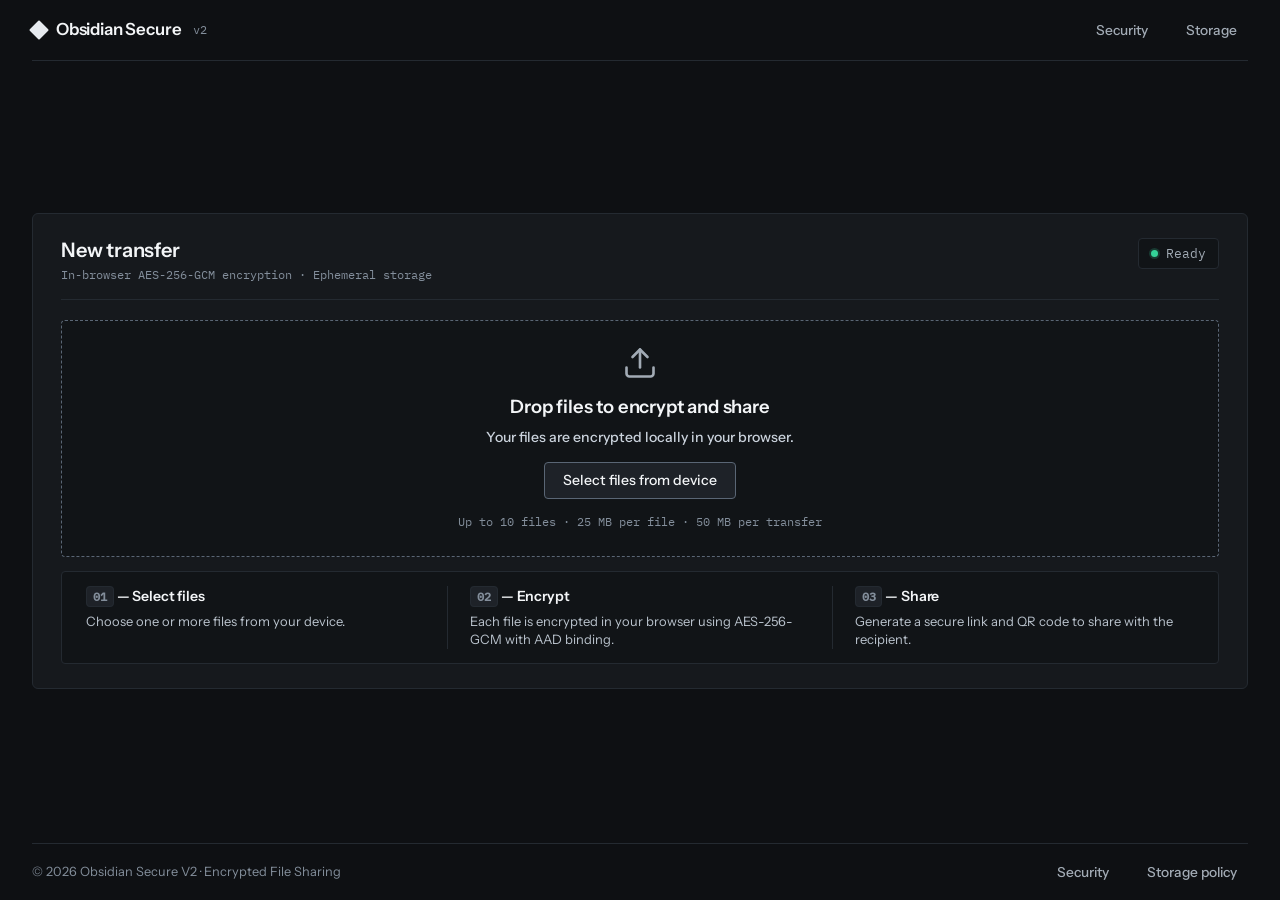
==== templates/index.html @ f23e6829 "Initial release: Obsidian Secure V2" ====
<!DOCTYPE html>
<html lang="en">
<head>
  <meta charset="UTF-8">
  <meta name="viewport" content="width=device-width, initial-scale=1.0">
  <title>Obsidian Secure V2 — Encrypted Ephemeral File Transfer</title>
  <meta name="description" content="Temporary encrypted multi-file sharing. Files are encrypted in your browser using AES-256-GCM before upload. Decryption keys remain in the URL fragment.">
  <link rel="stylesheet" href="/static/css/style.css">
</head>
<body>
  <div class="site-wrapper">
    <!-- Compact Header -->
    <header class="site-header" id="siteHeader">
      <a href="/" class="brand" aria-label="Obsidian Secure Homepage">
        <span class="brand-emblem" aria-hidden="true"></span>
        <span class="brand-text">Obsidian Secure</span>
        <span class="brand-version">v2</span>
      </a>
      <nav class="site-nav" aria-label="Quick Actions & Policy">
        <button type="button" id="headerSecurityBtn" class="nav-btn" aria-haspopup="dialog" aria-label="View security and encryption architecture">Security</button>
        <button type="button" id="headerStorageBtn" class="nav-btn" aria-haspopup="dialog" aria-label="View storage and ephemeral retention policy">Storage</button>
      </nav>
    </header>

    <!-- Main Transfer Workspace Console -->
    <main class="console-wrapper" id="mainConsoleWrapper">
      <section class="transfer-console" id="uploaderPanel" aria-labelledby="consoleTitle">
        <!-- Console Bar -->
        <div class="console-header">
          <div class="console-title-group">
            <h1 id="consoleTitle" class="console-title">New transfer</h1>
            <span class="console-subtitle">In-browser AES-256-GCM encryption · Ephemeral storage</span>
          </div>
          <div class="console-status">
            <span class="status-dot ready" id="statusDot" aria-hidden="true"></span>
            <span id="statusLabel">Ready</span>
          </div>
        </div>

        <!-- Diagnostic Error Banner -->
        <div id="errorBanner" class="diagnostic-banner danger hidden" role="alert" aria-live="assertive">
          <svg class="diagnostic-icon" width="16" height="16" viewBox="0 0 24 24" fill="none" stroke="currentColor" stroke-width="2" stroke-linecap="round" stroke-linejoin="round" aria-hidden="true"><circle cx="12" cy="12" r="10"></circle><line x1="12" y1="8" x2="12" y2="12"></line><line x1="12" y1="16" x2="12.01" y2="16"></line></svg>
          <span id="errorMessage"></span>
        </div>

        <!-- Interactive Upload Stage -->
        <div id="uploadStage">
          <!-- State A: Empty State (Upload Drop Zone + 3-Step Process Strip) -->
          <div id="emptyState" class="empty-state">
            <!-- Drop Zone Area -->
            <div class="drop-zone" id="dropZone" tabindex="0" role="button" aria-label="Drop files to encrypt and share, or press Enter to select files">
              <svg class="drop-icon" viewBox="0 0 24 24" fill="none" stroke="currentColor" stroke-linecap="round" stroke-linejoin="round" aria-hidden="true">
                <path d="M21 15v4a2 2 0 0 1-2 2H5a2 2 0 0 1-2-2v-4"></path>
                <polyline points="17 8 12 3 7 8"></polyline>
                <line x1="12" y1="3" x2="12" y2="15"></line>
              </svg>
              <h2 class="drop-heading">Drop files to encrypt and share</h2>
              <p class="drop-instruction">Your files are encrypted locally in your browser.</p>
              <button type="button" id="selectFilesBtn" class="btn btn-secondary">Select files from device</button>
              <input type="file" id="fileInput" multiple class="hidden" aria-hidden="true">
              <div class="drop-limits">Up to 10 files · 25 MB per file · 50 MB per transfer</div>
            </div>

            <!-- Compact 3-Step Process Strip -->
            <div class="process-strip" id="processStrip" aria-label="Transfer process overview">
              <div class="process-step">
                <div class="process-step-header">
                  <span class="process-step-title"><span class="process-step-num">01</span> — Select files</span>
                </div>
                <p class="process-step-desc">Choose one or more files from your device.</p>
              </div>
              <div class="process-step-divider" aria-hidden="true"></div>
              <div class="process-step">
                <div class="process-step-header">
                  <span class="process-step-title"><span class="process-step-num">02</span> — Encrypt</span>
                </div>
                <p class="process-step-desc">Each file is encrypted in your browser using AES-256-GCM with AAD binding.</p>
              </div>
              <div class="process-step-divider" aria-hidden="true"></div>
              <div class="process-step">
                <div class="process-step-header">
                  <span class="process-step-title"><span class="process-step-num">03</span> — Share</span>
                </div>
                <p class="process-step-desc">Generate a secure link and QR code to share with the recipient.</p>
              </div>
            </div>
          </div>

          <!-- State B: Staged Files Manifest -->
          <div id="fileListSection" class="hidden">
            <!-- Compact Persistent Drop Zone (allows adding files after selection) -->
            <div class="drop-zone-compact" id="compactDropZone" tabindex="0" role="button" aria-label="Drop additional files to encrypt">
              <svg class="drop-icon-compact" viewBox="0 0 24 24" fill="none" stroke="currentColor" stroke-width="2" stroke-linecap="round" stroke-linejoin="round" aria-hidden="true">
                <path d="M21 15v4a2 2 0 0 1-2 2H5a2 2 0 0 1-2-2v-4"></path>
                <polyline points="17 8 12 3 7 8"></polyline>
                <line x1="12" y1="3" x2="12" y2="15"></line>
              </svg>
              <span>Drop more files to add to collection, or <span class="drop-browse-link">browse</span></span>
            </div>

            <div class="file-list-container" id="fileList" role="list" aria-label="Staged files to encrypt"></div>

            <div class="manifest-summary">
              <div class="summary-meta">
                <span id="fileSummary">0 files · 0 Bytes</span>
                <span class="summary-limit-label">Limits: 10 files · 50 MB per transfer</span>
              </div>
              <div class="summary-actions">
                <button type="button" id="addMoreBtn" class="btn btn-secondary btn-sm">Add files</button>
                <button type="button" id="clearAllBtn" class="btn btn-danger btn-sm">Clear all</button>
              </div>
            </div>

            <div class="primary-action-wrap">
              <button type="button" id="encryptUploadBtn" class="btn btn-primary btn-lg">
                <svg width="16" height="16" viewBox="0 0 24 24" fill="none" stroke="currentColor" stroke-width="2" stroke-linecap="round" stroke-linejoin="round" aria-hidden="true"><rect x="3" y="11" width="18" height="11" rx="2" ry="2"></rect><path d="M7 11V7a5 5 0 0 1 10 0v4"></path></svg>
                Encrypt and create link
              </button>
            </div>
          </div>

          <!-- State C: Encryption & Upload Progress Panel -->
          <div id="progressSection" class="progress-panel hidden" role="region" aria-live="polite">
            <div class="progress-header">
              <span class="progress-stage" id="progressText">Preparing...</span>
              <span id="progressPercent" class="progress-percent">0%</span>
            </div>
            <div class="progress-track">
              <div class="progress-bar" id="progressBar"></div>
            </div>
            <div class="progress-detail" id="progressDetail"></div>
          </div>
        </div>

        <!-- State D: Transfer Ready View -->
        <div id="successSection" class="transfer-ready-layout hidden">
          <div class="notice-box subtle">
            <strong>Transfer ready:</strong> Files encrypted in your browser using AES-256-GCM. The server holds only opaque ciphertext. Decryption keys are stored exclusively in the URL fragment.
          </div>

          <div class="transfer-ready-grid">
            <!-- Left Side: Share Link & Sharing Controls -->
            <div class="transfer-link-col">
              <div class="share-link-group">
                <label for="shareUrlInput" class="share-link-label">Shareable link (includes decryption keys in fragment #)</label>
                <div class="share-link-input-row">
                  <input type="text" id="shareUrlInput" class="share-link-input" readonly spellcheck="false" aria-label="Shareable transfer URL with decryption keys">
                  <button type="button" id="copyLinkBtn" class="btn btn-primary">
                    <svg width="15" height="15" viewBox="0 0 24 24" fill="none" stroke="currentColor" stroke-width="2" stroke-linecap="round" stroke-linejoin="round" aria-hidden="true"><rect x="9" y="9" width="13" height="13" rx="2" ry="2"></rect><path d="M5 15H4a2 2 0 0 1-2-2V4a2 2 0 0 1 2-2h9a2 2 0 0 1 2 2v1"></path></svg>
                    Copy link
                  </button>
                </div>
              </div>

              <div class="link-sharing-actions">
                <button type="button" id="shareNativeBtn" class="btn btn-secondary btn-sm hidden">
                  <svg width="14" height="14" viewBox="0 0 24 24" fill="none" stroke="currentColor" stroke-width="2" stroke-linecap="round" stroke-linejoin="round" aria-hidden="true"><circle cx="18" cy="5" r="3"></circle><circle cx="6" cy="12" r="3"></circle><circle cx="18" cy="19" r="3"></circle><line x1="8.59" y1="13.51" x2="15.42" y2="17.49"></line><line x1="15.41" y1="6.51" x2="8.59" y2="10.49"></line></svg>
                  Share via device
                </button>
              </div>

              <!-- Factual Bearer Link Notice -->
              <div class="notice-box warning">
                <strong>Bearer link notice:</strong> Anyone with the complete link (including the # fragment) can decrypt these files. Files are stored temporarily on the server's ephemeral filesystem and may become unavailable after restart, redeployment or instance replacement. No retention guarantee is provided.
              </div>
            </div>

            <!-- Right Side: High-Contrast QR Code Card -->
            <div class="transfer-qr-col" id="qrSection">
              <div class="qr-card">
                <div class="qr-card-header">
                  <span class="qr-card-title">Direct Mobile Scan</span>
                  <button type="button" id="enlargeQrBtn" class="btn-enlarge-qr" aria-label="Enlarge QR code">
                    <svg width="13" height="13" viewBox="0 0 24 24" fill="none" stroke="currentColor" stroke-width="2" stroke-linecap="round" stroke-linejoin="round" aria-hidden="true"><polyline points="15 3 21 3 21 9"></polyline><polyline points="9 21 3 21 3 15"></polyline><line x1="21" y1="3" x2="14" y2="10"></line><line x1="3" y1="21" x2="10" y2="14"></line></svg>
                    <span>Enlarge QR</span>
                  </button>
                </div>
                
                <div class="qr-preview-wrapper">
                  <div class="qr-box interactive" id="qrContainer" role="button" tabindex="0" aria-label="Enlarge QR code"></div>
                </div>

                <p class="qr-instruction">Scan with camera to open and decrypt files directly on a secondary device.</p>

                <div class="qr-card-actions">
                  <button type="button" id="downloadQrBtn" class="btn btn-secondary btn-sm">
                    <svg width="14" height="14" viewBox="0 0 24 24" fill="none" stroke="currentColor" stroke-width="2" stroke-linecap="round" stroke-linejoin="round" aria-hidden="true"><path d="M21 15v4a2 2 0 0 1-2 2H5a2 2 0 0 1-2-2v-4"></path><polyline points="7 10 12 15 17 10"></polyline><line x1="12" y1="15" x2="12" y2="3"></line></svg>
                    Download QR (PNG)
                  </button>
                </div>
              </div>
            </div>
          </div>

          <!-- Bottom Actions -->
          <div class="transfer-actions-row">
            <button type="button" id="shareMoreBtn" class="btn btn-secondary">
              Start another transfer
            </button>
          </div>
        </div>
      </section>
    </main>

    <!-- Compact Footer -->
    <footer class="site-footer" id="siteFooter">
      <div class="footer-copy">© 2026 Obsidian Secure V2 · Encrypted File Sharing</div>
      <div class="footer-nav">
        <button type="button" id="footerSecurityBtn" class="footer-link-btn" aria-haspopup="dialog" aria-label="View security and encryption architecture">Security</button>
        <button type="button" id="footerStorageBtn" class="footer-link-btn" aria-haspopup="dialog" aria-label="View storage and ephemeral retention policy">Storage policy</button>
      </div>
    </footer>
  </div>

  <!-- Dialog 1: Enlarged QR Code Modal -->
  <dialog id="qrModal" class="qr-modal-dialog" aria-labelledby="qrModalTitle" aria-describedby="qrModalDesc">
    <div class="qr-modal-content">
      <div class="qr-modal-header">
        <div class="qr-modal-title-wrap">
          <h2 id="qrModalTitle" class="qr-modal-title">Scan QR code</h2>
          <p id="qrModalDesc" class="qr-modal-desc">Scan with another device to open the transfer.</p>
        </div>
        <button type="button" id="closeQrModalBtn" class="btn-modal-close" aria-label="Close dialog">
          <svg width="18" height="18" viewBox="0 0 24 24" fill="none" stroke="currentColor" stroke-width="2" stroke-linecap="round" stroke-linejoin="round" aria-hidden="true">
            <line x1="18" y1="6" x2="6" y2="18"></line>
            <line x1="6" y1="6" x2="18" y2="18"></line>
          </svg>
        </button>
      </div>

      <div class="qr-modal-body">
        <div class="qr-modal-display">
          <div class="qr-modal-box" id="modalQrContainer" aria-label="Enlarged QR code"></div>
        </div>
      </div>

      <div class="qr-modal-footer">
        <button type="button" id="modalDownloadQrBtn" class="btn btn-secondary btn-sm">
          <svg width="14" height="14" viewBox="0 0 24 24" fill="none" stroke="currentColor" stroke-width="2" stroke-linecap="round" stroke-linejoin="round" aria-hidden="true"><path d="M21 15v4a2 2 0 0 1-2 2H5a2 2 0 0 1-2-2v-4"></path><polyline points="7 10 12 15 17 10"></polyline><line x1="12" y1="15" x2="12" y2="3"></line></svg>
          Download QR (PNG)
        </button>
        <button type="button" id="modalDismissBtn" class="btn btn-primary btn-sm">Done</button>
      </div>
    </div>
  </dialog>

  <!-- Dialog 2: Security & Architecture Modal -->
  <dialog id="securityModal" class="info-modal-dialog" aria-labelledby="securityModalTitle" aria-describedby="securityModalDesc">
    <div class="info-modal-content">
      <div class="info-modal-header">
        <div class="info-modal-title-wrap">
          <div class="info-modal-tag">Security & System Architecture</div>
          <h2 id="securityModalTitle" class="info-modal-title">Security & Cryptography</h2>
          <p id="securityModalDesc" class="info-modal-desc">Client-side encryption model, key transport and integrity verification.</p>
        </div>
        <button type="button" id="closeSecurityModalBtn" class="btn-modal-close" aria-label="Close dialog">
          <svg width="18" height="18" viewBox="0 0 24 24" fill="none" stroke="currentColor" stroke-width="2" stroke-linecap="round" stroke-linejoin="round" aria-hidden="true">
            <line x1="18" y1="6" x2="6" y2="18"></line>
            <line x1="6" y1="6" x2="18" y2="18"></line>
          </svg>
        </button>
      </div>

      <div class="info-modal-body">
        <div class="notice-box subtle" style="margin-bottom: 16px;">
          <strong>Core principle:</strong> Encryption keys are never uploaded to the server. They are carried in the share link's URL fragment and shared with the recipient.
        </div>

        <div class="tech-modal-grid">
          <div class="tech-spec-card">
            <h3 class="tech-col-title">
              <span class="tech-col-num">01</span>
              Browser Encryption
            </h3>
            <dl class="tech-data-list">
              <div class="tech-data-item">
                <dt class="tech-label">Cipher</dt>
                <dd class="tech-val">AES-256-GCM (256-bit key)</dd>
              </div>
              <div class="tech-data-item">
                <dt class="tech-label">Nonce</dt>
                <dd class="tech-val">Fresh 96-bit unique IV per file</dd>
              </div>
              <div class="tech-data-item">
                <dt class="tech-label">Integrity</dt>
                <dd class="tech-val">128-bit authentication tag + AAD</dd>
              </div>
              <div class="tech-data-item">
                <dt class="tech-label">AAD binding</dt>
                <dd class="tech-val">Share ID + File ID + Filename + Size</dd>
              </div>
            </dl>
            <p class="tech-desc">
              All encryption executes locally in-browser via the Web Crypto API. Cryptographic Additional Authenticated Data (AAD) prevents cross-file and cross-collection ciphertext substitution.
            </p>
          </div>

          <div class="tech-spec-card">
            <h3 class="tech-col-title">
              <span class="tech-col-num">02</span>
              Key Transport & Privacy
            </h3>
            <dl class="tech-data-list">
              <div class="tech-data-item">
                <dt class="tech-label">Key transport</dt>
                <dd class="tech-val">URL fragment (#) only</dd>
              </div>
              <div class="tech-data-item">
                <dt class="tech-label">Server visibility</dt>
                <dd class="tech-val">Opaque ciphertext only</dd>
              </div>
              <div class="tech-data-item">
                <dt class="tech-label">Plaintext</dt>
                <dd class="tech-val">Never uploaded or transmitted</dd>
              </div>
              <div class="tech-data-item">
                <dt class="tech-label">Protocol</dt>
                <dd class="tech-val">Version 1 (v1) schema</dd>
              </div>
            </dl>
            <p class="tech-desc">
              Browsers never transmit the URL fragment to the server in HTTP requests. Decryption keys are held in memory by the sender and recipient only.
            </p>
          </div>
        </div>
      </div>

      <div class="info-modal-footer">
        <button type="button" id="dismissSecurityModalBtn" class="btn btn-primary btn-sm">Close</button>
      </div>
    </div>
  </dialog>

  <!-- Dialog 3: Storage & Ephemeral Retention Modal -->
  <dialog id="storageModal" class="info-modal-dialog" aria-labelledby="storageModalTitle" aria-describedby="storageModalDesc">
    <div class="info-modal-content">
      <div class="info-modal-header">
        <div class="info-modal-title-wrap">
          <div class="info-modal-tag">Storage & Ephemeral Architecture</div>
          <h2 id="storageModalTitle" class="info-modal-title">Storage & Retention Policy</h2>
          <p id="storageModalDesc" class="info-modal-desc">Server persistence, transfer limits and ephemeral lifecycle.</p>
        </div>
        <button type="button" id="closeStorageModalBtn" class="btn-modal-close" aria-label="Close dialog">
          <svg width="18" height="18" viewBox="0 0 24 24" fill="none" stroke="currentColor" stroke-width="2" stroke-linecap="round" stroke-linejoin="round" aria-hidden="true">
            <line x1="18" y1="6" x2="6" y2="18"></line>
            <line x1="6" y1="6" x2="18" y2="18"></line>
          </svg>
        </button>
      </div>

      <div class="info-modal-body">
        <div class="notice-box warning" style="margin-bottom: 16px;">
          <strong>Ephemeral storage notice:</strong> Files are stored temporarily on the server's ephemeral filesystem and may become unavailable after restart, redeployment or instance replacement. No retention guarantee is provided.
        </div>

        <div class="tech-spec-card">
          <h3 class="tech-col-title">
            <span class="tech-col-num">01</span>
            Storage Parameters & Limits
          </h3>
          <dl class="tech-data-list">
            <div class="tech-data-item">
              <dt class="tech-label">Storage model</dt>
              <dd class="tech-val">Ephemeral server filesystem</dd>
            </div>
            <div class="tech-data-item">
              <dt class="tech-label">Retention</dt>
              <dd class="tech-val">Temporary (no persistence guarantee)</dd>
            </div>
            <div class="tech-data-item">
              <dt class="tech-label">File limits</dt>
              <dd class="tech-val">25 MB per file · 50 MB per transfer</dd>
            </div>
            <div class="tech-data-item">
              <dt class="tech-label">Collection cap</dt>
              <dd class="tech-val">Max 10 files per transfer</dd>
            </div>
          </dl>
          <p class="tech-desc">
            Recipients should download and decrypt files promptly. The server does not maintain long-term archival copies or backup snapshots of uploaded ciphertext collections.
          </p>
        </div>
      </div>

      <div class="info-modal-footer">
        <button type="button" id="dismissStorageModalBtn" class="btn btn-primary btn-sm">Close</button>
      </div>
    </div>
  </dialog>

  <!-- Scripts -->
  <script src="/static/vendor/qrcode.min.js"></script>
  <script src="/static/js/crypto.js"></script>
  <script src="/static/js/sender.js"></script>
</body>
</html>
---- static/css/style.css ----
/* ==========================================================================
   Obsidian Secure V2 — Technical Instrument Design System
   Visual Identity: Dark Volcanic Mineral + Swiss Precision Utility
   ========================================================================== */

/* --- Self-Hosted Web Fonts --- */
@font-face {
  font-family: 'Instrument Sans';
  font-style: normal;
  font-weight: 400;
  font-display: swap;
  src: url('/static/fonts/InstrumentSans-400.woff2') format('woff2');
}

@font-face {
  font-family: 'Instrument Sans';
  font-style: normal;
  font-weight: 500;
  font-display: swap;
  src: url('/static/fonts/InstrumentSans-500.woff2') format('woff2');
}

@font-face {
  font-family: 'Instrument Sans';
  font-style: normal;
  font-weight: 600;
  font-display: swap;
  src: url('/static/fonts/InstrumentSans-600.woff2') format('woff2');
}

@font-face {
  font-family: 'IBM Plex Mono';
  font-style: normal;
  font-weight: 400;
  font-display: swap;
  src: url('/static/fonts/IBMPlexMono-400.woff2') format('woff2');
}

@font-face {
  font-family: 'IBM Plex Mono';
  font-style: normal;
  font-weight: 500;
  font-display: swap;
  src: url('/static/fonts/IBMPlexMono-500.woff2') format('woff2');
}

/* --- Design Tokens --- */
:root {
  /* Canvas & Structural Surfaces */
  --color-bg: #0E1013;
  --color-surface: #16191D;
  --color-surface-raised: #1E2228;
  --color-surface-sunken: #111417;

  /* Structural Boundaries (WCAG 1.4.11 compliant >= 3:1) */
  --color-border-functional: #5A6675;
  --color-border-subtle: #242A31;
  --color-focus: #F3F5F7;

  /* Neutral Typography Ramp (WCAG 1.4.3 compliant) */
  --color-text-primary: #F3F5F7;
  --color-text-secondary: #A2ABB5;
  --color-text-muted: #838E9B;

  /* Primary Interactive Neutral */
  --color-action-bg: #E6EAEF;
  --color-action-text: #0E1013;
  --color-action-hover: #FFFFFF;

  /* Semantic Status Colors */
  --color-success: #34D399;
  --color-success-bg: #0B261A;
  --color-success-border: #1D543B;

  --color-warning: #FBBF24;
  --color-warning-bg: #2A210A;
  --color-warning-border: #634C15;

  --color-danger: #F87171;
  --color-danger-bg: #2B1212;
  --color-danger-border: #682323;

  /* Typography */
  --font-sans: 'Instrument Sans', -apple-system, BlinkMacSystemFont, 'Segoe UI', Roboto, sans-serif;
  --font-mono: 'IBM Plex Mono', SFMono-Regular, Menlo, Monaco, Consolas, monospace;

  /* Motion & Layout */
  --radius-sm: 4px;
  --radius-md: 6px;
  --transition-fast: 140ms ease-out;
  --max-content-w: 1340px;
  --gutter-w: 32px;
}

/* --- CSS Reset & Base --- */
*, *::before, *::after {
  box-sizing: border-box;
  margin: 0;
  padding: 0;
}

html {
  font-size: 16px;
  background-color: var(--color-bg);
  color: var(--color-text-primary);
  font-family: var(--font-sans);
  -webkit-font-smoothing: antialiased;
  -moz-osx-font-smoothing: grayscale;
  line-height: 1.5;
}

body {
  min-height: 100vh;
  display: flex;
  flex-direction: column;
}

.site-wrapper {
  max-width: var(--max-content-w);
  margin: 0 auto;
  padding: 0 var(--gutter-w);
  width: 100%;
  min-height: 100vh;
  display: flex;
  flex-direction: column;
  justify-content: space-between;
}

/* --- Focus & Accessibility --- */
:focus-visible {
  outline: 2px solid var(--color-focus);
  outline-offset: 2px;
}

.sr-only {
  position: absolute;
  width: 1px;
  height: 1px;
  padding: 0;
  margin: -1px;
  overflow: hidden;
  clip: rect(0, 0, 0, 0);
  white-space: nowrap;
  border: 0;
}

.hidden {
  display: none !important;
}

/* --- Navigation & Header --- */
.site-header {
  display: flex;
  align-items: center;
  justify-content: space-between;
  padding: 16px 0;
  border-bottom: 1px solid var(--color-border-subtle);
  flex-wrap: wrap;
  gap: 16px;
  width: 100%;
}

.brand {
  display: inline-flex;
  align-items: center;
  gap: 10px;
  text-decoration: none;
  color: var(--color-text-primary);
  font-weight: 600;
  font-size: 1.05rem;
  letter-spacing: -0.01em;
  flex-shrink: 0;
}

.brand-emblem {
  width: 14px;
  height: 14px;
  background-color: var(--color-action-bg);
  transform: rotate(45deg);
  border-radius: 1px;
  flex-shrink: 0;
}

.brand-text {
  white-space: nowrap;
}

.brand-version {
  font-family: var(--font-mono);
  font-size: 0.72rem;
  color: var(--color-text-muted);
  font-weight: 400;
  margin-left: 2px;
}

.site-nav {
  display: flex;
  gap: 16px;
  align-items: center;
}

.nav-link {
  font-size: 0.88rem;
  color: var(--color-text-secondary);
  text-decoration: none;
  transition: color var(--transition-fast);
  white-space: nowrap;
}

.nav-link:hover {
  color: var(--color-text-primary);
}

.nav-btn,
.footer-link-btn {
  background: transparent;
  border: 1px solid transparent;
  color: var(--color-text-secondary);
  font-family: var(--font-sans);
  font-size: 0.86rem;
  font-weight: 500;
  cursor: pointer;
  padding: 5px 10px;
  border-radius: var(--radius-sm);
  transition: color var(--transition-fast), background-color var(--transition-fast), border-color var(--transition-fast);
  white-space: nowrap;
}

.nav-btn:hover,
.footer-link-btn:hover {
  color: var(--color-text-primary);
  background-color: var(--color-surface-raised);
  border-color: var(--color-border-subtle);
}

.nav-btn:focus-visible,
.footer-link-btn:focus-visible {
  outline: 2px solid var(--color-focus);
  outline-offset: 2px;
  border-color: transparent;
  background-color: var(--color-surface-raised);
  color: var(--color-text-primary);
}

/* ==========================================================================
   Primary Instrument Console & Single-Screen Workspace
   ========================================================================== */
.console-wrapper {
  max-width: 100%;
  width: 100%;
  margin: 14px 0 16px 0;
  flex: 1;
  display: flex;
  flex-direction: column;
  justify-content: center;
}

/* Primary Instrument Console */
.transfer-console,
.workspace-main {
  background-color: var(--color-surface);
  border: 1px solid var(--color-border-subtle);
  border-radius: var(--radius-md);
  padding: 24px 28px;
  width: 100%;
}

.console-header {
  display: flex;
  align-items: flex-start;
  justify-content: space-between;
  padding-bottom: 16px;
  border-bottom: 1px solid var(--color-border-subtle);
  margin-bottom: 20px;
  gap: 16px;
}

.console-title-group {
  display: flex;
  flex-direction: column;
  gap: 3px;
}

.console-title {
  font-size: 1.25rem;
  font-weight: 600;
  letter-spacing: -0.01em;
  color: var(--color-text-primary);
  line-height: 1.2;
}

.console-subtitle {
  font-family: var(--font-mono);
  font-size: 0.78rem;
  color: var(--color-text-muted);
}

.console-status {
  display: flex;
  align-items: center;
  gap: 8px;
  font-family: var(--font-mono);
  font-size: 0.8rem;
  color: var(--color-text-secondary);
  background-color: var(--color-surface-sunken);
  padding: 5px 12px;
  border-radius: var(--radius-sm);
  border: 1px solid var(--color-border-subtle);
  flex-shrink: 0;
}

.status-dot {
  width: 7px;
  height: 7px;
  border-radius: 50%;
  background-color: var(--color-border-functional);
  flex-shrink: 0;
}

.status-dot.ready {
  background-color: var(--color-success);
  box-shadow: 0 0 0 2px rgba(52, 211, 153, 0.2);
}

.status-dot.active {
  background-color: var(--color-action-bg);
}

.status-dot.success {
  background-color: var(--color-success);
}

.status-dot.error {
  background-color: var(--color-danger);
}

/* --- Alerts & Diagnostics --- */
.diagnostic-banner {
  border-radius: var(--radius-sm);
  padding: 12px 16px;
  margin-bottom: 16px;
  font-size: 0.88rem;
  line-height: 1.45;
  display: flex;
  gap: 12px;
  align-items: flex-start;
}

.diagnostic-banner.danger {
  background-color: var(--color-danger-bg);
  border: 1px solid var(--color-danger-border);
  color: var(--color-danger);
}

.diagnostic-banner.warning {
  background-color: var(--color-warning-bg);
  border: 1px solid var(--color-warning-border);
  color: var(--color-warning);
}

.diagnostic-icon {
  flex-shrink: 0;
  margin-top: 2px;
}

/* --- Drag and Drop Zone (Empty State) --- */
.empty-state {
  display: flex;
  flex-direction: column;
}

.drop-zone {
  border: 1px dashed var(--color-border-functional);
  border-radius: var(--radius-sm);
  background-color: var(--color-surface-sunken);
  padding: 24px 24px;
  min-height: 205px;
  display: flex;
  flex-direction: column;
  align-items: center;
  justify-content: center;
  text-align: center;
  cursor: pointer;
  transition: border-color var(--transition-fast), background-color var(--transition-fast);
}

.drop-zone:hover,
.drop-zone.drag-over {
  border-color: var(--color-action-bg);
  background-color: var(--color-surface-raised);
}

.drop-icon {
  width: 36px;
  height: 36px;
  margin: 0 auto 12px auto;
  color: var(--color-text-secondary);
  stroke-width: 1.75;
}

.drop-heading {
  font-size: 1.15rem;
  font-weight: 600;
  color: var(--color-text-primary);
  margin-bottom: 6px;
  letter-spacing: -0.01em;
}

.drop-instruction {
  font-size: 0.88rem;
  font-weight: 450;
  color: #CAD2DC;
  margin-bottom: 15px;
  max-width: 520px;
  text-align: center;
  line-height: 1.45;
}

.drop-limits {
  font-size: 0.76rem;
  font-family: var(--font-mono);
  color: var(--color-text-muted);
  margin-top: 14px;
}

/* Compact 3-Step Process Strip */
.process-strip {
  display: grid;
  grid-template-columns: 1fr auto 1fr auto 1fr;
  align-items: stretch;
  background-color: var(--color-surface-sunken);
  border: 1px solid var(--color-border-subtle);
  border-radius: var(--radius-sm);
  padding: 14px 20px;
  margin-top: 14px;
}

.process-step {
  display: flex;
  flex-direction: column;
  gap: 5px;
  padding: 0 4px;
}

.process-step-header {
  display: flex;
  align-items: center;
  gap: 8px;
}

.process-step-num {
  font-family: var(--font-mono);
  font-size: 0.72rem;
  font-weight: 600;
  color: var(--color-text-muted);
  background-color: var(--color-surface-raised);
  padding: 2px 6px;
  border-radius: var(--radius-sm);
  border: 1px solid var(--color-border-subtle);
}

.process-step-title {
  font-size: 0.88rem;
  font-weight: 600;
  color: var(--color-text-primary);
  letter-spacing: -0.01em;
}

.process-step-desc {
  font-size: 0.81rem;
  color: #BAC3CD;
  line-height: 1.45;
}

.process-step-divider {
  width: 1px;
  background-color: var(--color-border-subtle);
  margin: 0 18px;
}

/* Compact Persistent Drop Zone (Active when files are staged) */
.drop-zone-compact {
  border: 1px dashed var(--color-border-functional);
  border-radius: var(--radius-sm);
  background-color: var(--color-surface-sunken);
  padding: 12px 18px;
  display: flex;
  align-items: center;
  justify-content: center;
  gap: 10px;
  cursor: pointer;
  margin-bottom: 16px;
  font-size: 0.84rem;
  color: var(--color-text-secondary);
  transition: border-color var(--transition-fast), background-color var(--transition-fast), color var(--transition-fast);
}

.drop-zone-compact:hover,
.drop-zone-compact.drag-over {
  border-color: var(--color-action-bg);
  background-color: var(--color-surface-raised);
  color: var(--color-text-primary);
}

.drop-icon-compact {
  width: 18px;
  height: 18px;
  flex-shrink: 0;
  color: var(--color-text-muted);
}

.drop-browse-link {
  color: var(--color-action-bg);
  text-decoration: underline;
  text-underline-offset: 2px;
}

/* --- Button System --- */
.btn {
  display: inline-flex;
  align-items: center;
  justify-content: center;
  gap: 8px;
  font-family: var(--font-sans);
  font-size: 0.88rem;
  font-weight: 500;
  padding: 9px 18px;
  border-radius: var(--radius-sm);
  border: 1px solid transparent;
  cursor: pointer;
  text-decoration: none;
  transition: background-color var(--transition-fast), border-color var(--transition-fast), color var(--transition-fast);
  line-height: 1.2;
}

.btn-lg {
  padding: 12px 24px;
  font-size: 0.95rem;
  font-weight: 600;
  width: 100%;
}

.btn:disabled {
  opacity: 0.5;
  cursor: not-allowed;
}

.btn-primary {
  background-color: var(--color-action-bg);
  color: var(--color-action-text);
  border-color: var(--color-action-bg);
}

.btn-primary:hover:not(:disabled) {
  background-color: var(--color-action-hover);
  border-color: var(--color-action-hover);
}

.btn-secondary {
  background-color: var(--color-surface-raised);
  color: var(--color-text-primary);
  border-color: var(--color-border-functional);
}

.btn-secondary:hover:not(:disabled) {
  background-color: #262B33;
  border-color: var(--color-text-secondary);
}

.btn-danger {
  background-color: transparent;
  color: var(--color-danger);
  border-color: var(--color-danger-border);
}

.btn-danger:hover:not(:disabled) {
  background-color: var(--color-danger-bg);
}

.btn-sm {
  padding: 6px 12px;
  font-size: 0.8rem;
  min-height: 36px;
}

.btn-file-remove {
  background: none;
  border: 1px solid transparent;
  color: var(--color-text-muted);
  cursor: pointer;
  padding: 8px;
  min-width: 40px;
  min-height: 40px;
  border-radius: var(--radius-sm);
  display: inline-flex;
  align-items: center;
  justify-content: center;
  transition: color var(--transition-fast), border-color var(--transition-fast), background-color var(--transition-fast);
  flex-shrink: 0;
}

.btn-file-remove:hover {
  color: var(--color-danger);
  border-color: var(--color-danger-border);
  background-color: var(--color-danger-bg);
}

/* --- File Manifest Rows --- */
.file-list-container {
  display: flex;
  flex-direction: column;
  gap: 8px;
  margin: 16px 0;
  max-height: 420px;
  overflow-y: auto;
  padding-right: 4px;
}

.file-row {
  background-color: var(--color-surface-raised);
  border: 1px solid var(--color-border-subtle);
  border-radius: var(--radius-sm);
  padding: 10px 14px;
  display: flex;
  align-items: center;
  justify-content: space-between;
  gap: 16px;
}

.file-row-main {
  display: flex;
  align-items: center;
  gap: 12px;
  min-width: 0;
  flex: 1 1 auto;
}

.file-row-icon {
  width: 16px;
  height: 16px;
  color: var(--color-text-secondary);
  flex-shrink: 0;
}

.file-row-name {
  font-family: var(--font-mono);
  font-size: 0.85rem;
  color: var(--color-text-primary);
  min-width: 0;
  white-space: nowrap;
  overflow: hidden;
  text-overflow: ellipsis;
}

.file-row-meta {
  display: flex;
  align-items: center;
  gap: 12px;
  flex-shrink: 0;
}

.file-row-size {
  font-family: var(--font-mono);
  font-size: 0.78rem;
  color: var(--color-text-muted);
  white-space: nowrap;
}

/* Status Badges */
.badge {
  display: inline-flex;
  align-items: center;
  padding: 4px 8px;
  border-radius: var(--radius-sm);
  font-family: var(--font-mono);
  font-size: 0.74rem;
  font-weight: 500;
  line-height: 1;
  white-space: nowrap;
}

.badge-pending {
  border: 1px solid var(--color-border-functional);
  color: var(--color-text-muted);
}

.badge-authenticating {
  border: 1px solid var(--color-text-secondary);
  color: var(--color-text-primary);
  background-color: var(--color-surface-sunken);
}

.badge-verified {
  border: 1px solid var(--color-success-border);
  background-color: var(--color-success-bg);
  color: var(--color-success);
}

.badge-failed {
  border: 1px solid var(--color-danger-border);
  background-color: var(--color-danger-bg);
  color: var(--color-danger);
}

/* Summary Bar */
.manifest-summary {
  display: flex;
  align-items: center;
  justify-content: space-between;
  padding: 12px 0;
  border-top: 1px solid var(--color-border-subtle);
  margin-top: 12px;
  font-family: var(--font-mono);
  font-size: 0.82rem;
  color: var(--color-text-secondary);
  flex-wrap: wrap;
  gap: 12px;
}

.summary-meta {
  display: flex;
  align-items: center;
  gap: 16px;
  flex-wrap: wrap;
}

.summary-limit-label {
  color: var(--color-text-muted);
  font-size: 0.76rem;
}

.summary-actions {
  display: flex;
  gap: 8px;
}

.primary-action-wrap {
  margin-top: 18px;
}

/* --- Progress Section --- */
.progress-panel {
  background-color: var(--color-surface-sunken);
  border: 1px solid var(--color-border-subtle);
  border-radius: var(--radius-sm);
  padding: 22px;
  margin: 16px 0;
}

.progress-header {
  display: flex;
  justify-content: space-between;
  align-items: center;
  margin-bottom: 12px;
  font-family: var(--font-mono);
  font-size: 0.84rem;
}

.progress-stage {
  color: var(--color-text-primary);
  font-weight: 500;
  word-break: break-all;
}

.progress-percent {
  color: var(--color-text-muted);
  font-family: var(--font-mono);
  font-weight: 500;
}

.progress-track {
  width: 100%;
  height: 5px;
  background-color: var(--color-surface-raised);
  border-radius: 3px;
  overflow: hidden;
}

.progress-bar {
  height: 100%;
  width: 0%;
  background-color: var(--color-action-bg);
  transition: width 100ms linear;
}

.progress-detail {
  margin-top: 10px;
  font-family: var(--font-mono);
  font-size: 0.76rem;
  color: var(--color-text-muted);
  line-height: 1.4;
}

/* ==========================================================================
   Transfer Ready View (Balanced Desktop Grid)
   ========================================================================== */
.transfer-ready-layout {
  display: flex;
  flex-direction: column;
  gap: 20px;
}

.transfer-ready-grid {
  display: grid;
  grid-template-columns: minmax(0, 1fr) 280px;
  gap: 28px;
  align-items: start;
}

.transfer-link-col {
  display: flex;
  flex-direction: column;
  gap: 16px;
}

.share-link-group {
  display: flex;
  flex-direction: column;
  gap: 8px;
}

.share-link-label {
  font-size: 0.78rem;
  font-family: var(--font-mono);
  color: var(--color-text-secondary);
}

.share-link-input-row {
  display: flex;
  gap: 8px;
}

.share-link-input {
  flex: 1;
  background-color: var(--color-surface-sunken);
  border: 1px solid var(--color-border-functional);
  border-radius: var(--radius-sm);
  padding: 10px 14px;
  font-family: var(--font-mono);
  font-size: 0.82rem;
  color: var(--color-text-primary);
  min-width: 0;
}

.link-sharing-actions {
  display: flex;
  gap: 8px;
}

/* Dedicated High-Contrast QR Card */
.transfer-qr-col {
  width: 100%;
}

.qr-card {
  background-color: var(--color-surface-sunken);
  border: 1px solid var(--color-border-subtle);
  border-radius: var(--radius-sm);
  padding: 18px 20px;
  display: flex;
  flex-direction: column;
  align-items: center;
  text-align: center;
  gap: 12px;
}

.qr-card-header {
  display: flex;
  align-items: center;
  justify-content: space-between;
  width: 100%;
  padding-bottom: 6px;
  border-bottom: 1px solid var(--color-border-subtle);
}

.qr-card-title {
  font-family: var(--font-mono);
  font-size: 0.74rem;
  color: var(--color-text-muted);
  text-transform: uppercase;
  letter-spacing: 0.05em;
}

.btn-enlarge-qr {
  display: inline-flex;
  align-items: center;
  gap: 5px;
  background: transparent;
  border: 1px solid var(--color-border-subtle);
  border-radius: var(--radius-sm);
  color: var(--color-text-secondary);
  font-family: var(--font-mono);
  font-size: 0.72rem;
  padding: 3px 8px;
  cursor: pointer;
  transition: all var(--transition-fast);
}

.btn-enlarge-qr:hover {
  color: var(--color-text-primary);
  border-color: var(--color-border-functional);
  background-color: var(--color-surface-raised);
}

.qr-preview-wrapper {
  display: flex;
  justify-content: center;
  width: 100%;
}

.qr-box {
  background-color: #FFFFFF;
  padding: 14px;
  border-radius: var(--radius-sm);
  display: inline-flex;
  align-items: center;
  justify-content: center;
  flex-shrink: 0;
}

.qr-box.interactive {
  cursor: pointer;
  transition: transform var(--transition-fast), box-shadow var(--transition-fast), outline var(--transition-fast);
}

.qr-box.interactive:hover {
  transform: translateY(-1px);
  box-shadow: 0 4px 14px rgba(0, 0, 0, 0.45);
}

.qr-box.interactive:focus-visible {
  outline: 2px solid var(--color-focus);
  outline-offset: 3px;
}

.qr-box img,
.qr-box canvas {
  display: block;
  width: 180px;
  height: 180px;
}

.qr-instruction {
  font-size: 0.78rem;
  color: var(--color-text-secondary);
  line-height: 1.4;
}

.qr-card-actions {
  width: 100%;
  display: flex;
  justify-content: center;
}

.notice-box {
  padding: 14px 16px;
  border-radius: var(--radius-sm);
  font-size: 0.82rem;
  line-height: 1.45;
}

.notice-box.warning {
  background-color: var(--color-warning-bg);
  border: 1px solid var(--color-warning-border);
  color: var(--color-warning);
}

.notice-box.subtle {
  background-color: var(--color-surface-sunken);
  border: 1px solid var(--color-border-subtle);
  color: var(--color-text-secondary);
}

.transfer-actions-row {
  display: flex;
  gap: 12px;
  margin-top: 8px;
}

/* --- Dialog Modals --- */
.qr-modal-dialog,
.info-modal-dialog {
  border: 1px solid var(--color-border-functional);
  border-radius: var(--radius-md);
  background-color: var(--color-surface);
  color: var(--color-text-primary);
  padding: 0;
  max-width: 440px;
  width: calc(100vw - 32px);
  margin: auto;
  box-shadow: 0 24px 48px rgba(0, 0, 0, 0.75);
}

.info-modal-dialog {
  max-width: 680px;
}

.qr-modal-dialog::backdrop,
.info-modal-dialog::backdrop {
  background-color: rgba(14, 16, 19, 0.85);
  backdrop-filter: blur(4px);
}

.qr-modal-content,
.info-modal-content {
  display: flex;
  flex-direction: column;
  padding: 24px;
  gap: 18px;
}

.qr-modal-header,
.info-modal-header {
  display: flex;
  align-items: flex-start;
  justify-content: space-between;
  gap: 16px;
}

.qr-modal-title,
.info-modal-title {
  font-size: 1.15rem;
  font-weight: 600;
  color: var(--color-text-primary);
  margin-bottom: 4px;
  letter-spacing: -0.01em;
}

.info-modal-tag {
  font-family: var(--font-mono);
  font-size: 0.72rem;
  color: var(--color-text-muted);
  text-transform: uppercase;
  letter-spacing: 0.05em;
  margin-bottom: 4px;
}

.qr-modal-desc,
.info-modal-desc {
  font-size: 0.82rem;
  color: var(--color-text-secondary);
  line-height: 1.4;
}

.btn-modal-close {
  background: transparent;
  border: 1px solid var(--color-border-subtle);
  color: var(--color-text-secondary);
  border-radius: var(--radius-sm);
  width: 32px;
  height: 32px;
  display: inline-flex;
  align-items: center;
  justify-content: center;
  cursor: pointer;
  transition: all var(--transition-fast);
  flex-shrink: 0;
}

.btn-modal-close:hover {
  color: var(--color-text-primary);
  border-color: var(--color-border-functional);
  background-color: var(--color-surface-raised);
}

.qr-modal-body {
  display: flex;
  justify-content: center;
  align-items: center;
}

.qr-modal-display {
  background-color: #FFFFFF;
  padding: 16px;
  border-radius: var(--radius-sm);
  display: inline-flex;
  align-items: center;
  justify-content: center;
  max-width: 100%;
  box-sizing: border-box;
}

.qr-modal-box {
  display: flex;
  align-items: center;
  justify-content: center;
  max-width: 100%;
}

.qr-modal-box canvas,
.qr-modal-box img {
  display: block;
  width: 280px;
  height: 280px;
  max-width: 100%;
  height: auto;
  aspect-ratio: 1/1;
}

.qr-modal-footer,
.info-modal-footer {
  display: flex;
  justify-content: space-between;
  align-items: center;
  gap: 12px;
  border-top: 1px solid var(--color-border-subtle);
  padding-top: 16px;
}

.info-modal-footer {
  justify-content: flex-end;
}

/* Modal Technical Spec Cards */
.tech-modal-grid {
  display: grid;
  grid-template-columns: repeat(2, 1fr);
  gap: 16px;
}

.tech-spec-card {
  background-color: var(--color-surface-sunken);
  border: 1px solid var(--color-border-subtle);
  border-radius: var(--radius-sm);
  padding: 16px;
  display: flex;
  flex-direction: column;
  gap: 10px;
}

.tech-col-title {
  font-size: 0.92rem;
  font-weight: 600;
  color: var(--color-text-primary);
  display: flex;
  align-items: center;
  gap: 8px;
  padding-bottom: 8px;
  border-bottom: 1px solid var(--color-border-subtle);
}

.tech-col-num {
  font-family: var(--font-mono);
  font-size: 0.72rem;
  font-weight: 500;
  color: var(--color-text-muted);
  background-color: var(--color-surface-raised);
  padding: 2px 6px;
  border-radius: var(--radius-sm);
  border: 1px solid var(--color-border-subtle);
}

.tech-data-list {
  display: flex;
  flex-direction: column;
  gap: 1px;
}

.tech-data-item {
  display: flex;
  justify-content: space-between;
  align-items: center;
  padding: 5px 0;
  border-bottom: 1px solid var(--color-border-subtle);
  font-family: var(--font-mono);
  font-size: 0.76rem;
  gap: 10px;
}

.tech-data-item:last-child {
  border-bottom: none;
}

.tech-label {
  color: var(--color-text-muted);
  flex-shrink: 0;
}

.tech-val {
  color: var(--color-text-primary);
  text-align: right;
  word-break: normal;
  overflow-wrap: break-word;
}

.tech-val.mono-truncate {
  max-width: 170px;
  overflow: hidden;
  text-overflow: ellipsis;
  white-space: nowrap;
}

.tech-desc {
  font-size: 0.78rem;
  color: var(--color-text-secondary);
  line-height: 1.4;
  margin-top: auto;
  padding-top: 4px;
}

/* ==========================================================================
   Recipient Page View Layout
   ========================================================================== */
.loading-panel {
  text-align: center;
  padding: 48px 24px;
}

.loading-title {
  font-size: 1.05rem;
  font-weight: 500;
  margin-bottom: 8px;
  color: var(--color-text-primary);
}

.loading-text {
  font-size: 0.84rem;
  font-family: var(--font-mono);
  color: var(--color-text-secondary);
}

.recipient-actions-wrap {
  margin-top: 24px;
  display: flex;
  flex-direction: column;
  gap: 16px;
}

.recipient-buttons-row {
  display: flex;
  gap: 12px;
}

/* --- Footer --- */
.site-footer {
  padding: 14px 0;
  border-top: 1px solid var(--color-border-subtle);
  display: flex;
  align-items: center;
  justify-content: space-between;
  font-size: 0.8rem;
  color: var(--color-text-muted);
  flex-wrap: wrap;
  gap: 12px;
  width: 100%;
}

.footer-nav {
  display: flex;
  gap: 16px;
  align-items: center;
}

/* ==========================================================================
   Responsive Breakpoints
   ========================================================================== */

/* Tablet Landscape (1080px / 1024px) */
@media (max-width: 1080px) {
  .transfer-ready-grid {
    grid-template-columns: 1fr;
    gap: 20px;
  }

  .qr-card {
    max-width: 340px;
    margin: 0 auto;
  }
}

@media (max-width: 1024px) {
  :root {
    --gutter-w: 24px;
  }

  .console-wrapper {
    margin: 16px 0 24px 0;
  }

  .tech-modal-grid {
    grid-template-columns: 1fr;
    gap: 14px;
  }
}

/* Tablet Portrait & Medium Screens (900px) */
@media (max-width: 900px) {
  .transfer-console,
  .workspace-main {
    padding: 20px;
  }

  .process-strip {
    grid-template-columns: 1fr;
    gap: 14px;
    padding: 14px 16px;
  }

  .process-step-divider {
    width: 100%;
    height: 1px;
    margin: 0;
  }

  .transfer-ready-grid {
    grid-template-columns: 1fr;
  }

  .qr-card {
    max-width: 320px;
    margin: 0 auto;
  }
}

/* Mobile Devices (600px and below) */
@media (max-width: 600px) {
  :root {
    --gutter-w: 16px;
  }

  .site-header {
    padding: 14px 0;
    flex-direction: row;
    justify-content: space-between;
    align-items: center;
  }

  .site-nav {
    gap: 10px;
  }

  .nav-btn {
    font-size: 0.82rem;
    padding: 4px 6px;
  }

  .console-wrapper {
    margin: 12px 0 20px 0;
  }

  .transfer-console,
  .workspace-main {
    padding: 18px 14px;
  }

  .console-header {
    flex-direction: column;
    align-items: flex-start;
    gap: 10px;
  }

  .console-title {
    font-size: 1.15rem;
  }

  .drop-zone {
    min-height: auto;
    padding: 24px 16px;
  }

  .qr-modal-content,
  .info-modal-content {
    padding: 18px 16px;
    gap: 14px;
  }

  .qr-modal-box canvas,
  .qr-modal-box img {
    width: min(240px, 62vw);
    height: min(240px, 62vw);
  }

  /* Two-tier file rows on mobile for maximum filename legibility */
  .file-row {
    flex-direction: column;
    align-items: stretch;
    gap: 10px;
  }

  .file-row-main {
    width: 100%;
  }

  .file-row-name {
    white-space: normal;
    word-break: break-all;
  }

  .file-row-meta {
    justify-content: space-between;
    width: 100%;
    border-top: 1px solid var(--color-border-subtle);
    padding-top: 8px;
  }

  .share-link-input-row {
    flex-direction: column;
  }

  .share-link-input-row .btn {
    width: 100%;
  }

  .manifest-summary {
    flex-direction: column;
    align-items: stretch;
  }

  .summary-actions {
    justify-content: flex-end;
  }

  .summary-actions .btn {
    flex: 1;
  }

  .site-footer {
    flex-direction: column;
    gap: 10px;
    text-align: center;
  }

  .footer-nav {
    justify-content: center;
  }
}

/* Very Small Mobile (380px and below) */
@media (max-width: 380px) {
  .brand-text {
    font-size: 0.95rem;
  }

  .site-nav {
    gap: 6px;
  }

  .nav-btn,
  .footer-link-btn {
    font-size: 0.78rem;
    padding: 2px 4px;
  }
}

/* --- Reduced Motion Accessibility --- */
@media (prefers-reduced-motion: reduce) {
  *, *::before, *::after {
    animation-duration: 0.01ms !important;
    animation-iteration-count: 1 !important;
    transition-duration: 0.01ms !important;
    scroll-behavior: auto !important;
  }
}
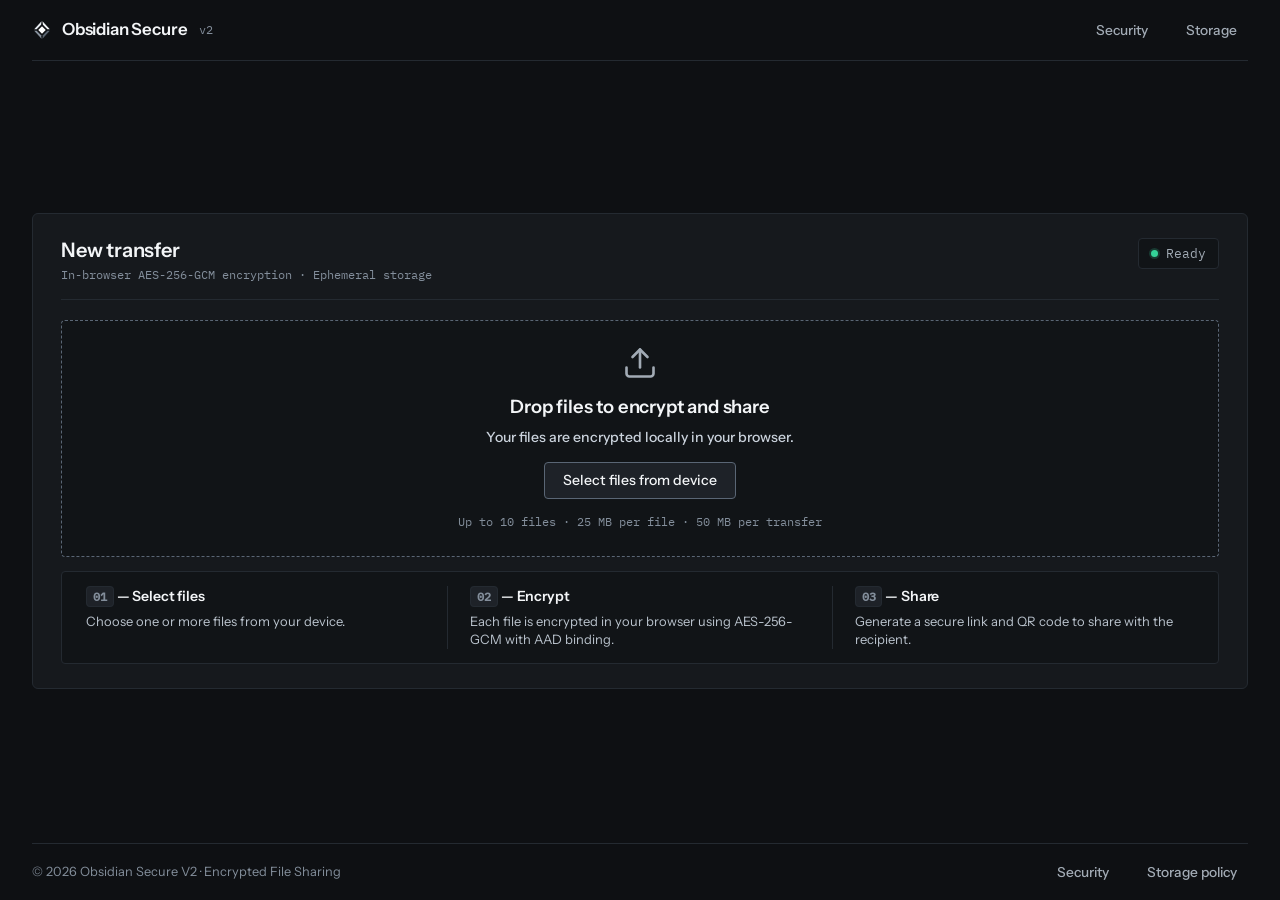
==== commit 2951bce9: "Add official Obsidian Secure brand icon" ====
--- a/templates/index.html
+++ b/templates/index.html
@@ -5,6 +5,7 @@
   <meta name="viewport" content="width=device-width, initial-scale=1.0">
   <title>Obsidian Secure V2 — Encrypted Ephemeral File Transfer</title>
   <meta name="description" content="Temporary encrypted multi-file sharing. Files are encrypted in your browser using AES-256-GCM before upload. Decryption keys remain in the URL fragment.">
+  <link rel="icon" type="image/svg+xml" href="/static/images/brand-mark.svg">
   <link rel="stylesheet" href="/static/css/style.css">
 </head>
 <body>
@@ -12,7 +13,7 @@
     <!-- Compact Header -->
     <header class="site-header" id="siteHeader">
       <a href="/" class="brand" aria-label="Obsidian Secure Homepage">
-        <span class="brand-emblem" aria-hidden="true"></span>
+        <img src="/static/images/brand-mark.svg" alt="" class="brand-emblem" width="20" height="20" aria-hidden="true">
         <span class="brand-text">Obsidian Secure</span>
         <span class="brand-version">v2</span>
       </a>
--- a/static/css/style.css
+++ b/static/css/style.css
@@ -173,12 +173,10 @@
 }
 
 .brand-emblem {
-  width: 14px;
-  height: 14px;
-  background-color: var(--color-action-bg);
-  transform: rotate(45deg);
-  border-radius: 1px;
+  width: 20px;
+  height: 20px;
   flex-shrink: 0;
+  display: block;
 }
 
 .brand-text {
